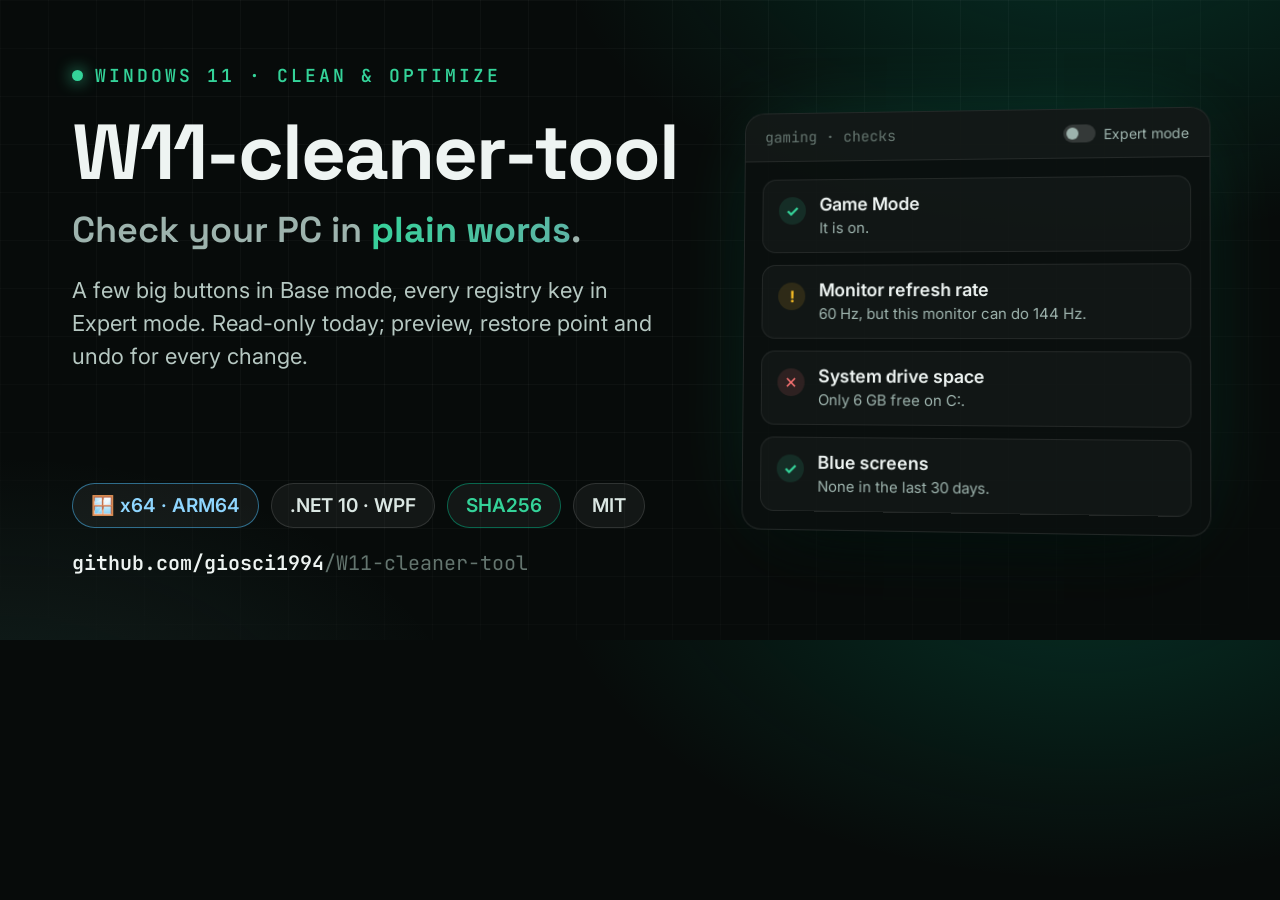
==== docs/social-preview.html @ 75d7f1f5 "Vetrina come gli altri repository: README in inglese, landing EN/IT, social preview - README solo in" ====
<!doctype html>
<!-- Source of docs/social-preview.png (1280x640), the GitHub social preview.
     Regenerate (Firefox, any OS):
       firefox --headless --window-size=1280,640 --screenshot social-preview.png social-preview.html
     Same design system as the other projects (Arborae palette, Space Grotesk / Inter / JetBrains Mono). -->
<html lang="en">

<head>
  <meta charset="utf-8" />
  <link rel="preconnect" href="https://fonts.googleapis.com">
  <link rel="preconnect" href="https://fonts.gstatic.com" crossorigin>
  <link
    href="https://fonts.googleapis.com/css2?family=Space+Grotesk:wght@500;600;700&family=Inter:wght@400;500;600&family=JetBrains+Mono:wght@400;600&display=swap"
    rel="stylesheet">
  <style>
    * { margin: 0; padding: 0; box-sizing: border-box; }

    html, body { width: 1280px; height: 640px; overflow: hidden; }

    body {
      font-family: "Inter", "Segoe UI", system-ui, sans-serif;
      color: #eef4f2;
      background:
        radial-gradient(900px 560px at 85% -15%, rgba(0, 181, 133, 0.22), transparent 60%),
        radial-gradient(800px 520px at 0% 120%, rgba(95, 179, 166, 0.14), transparent 60%),
        #070b0a;
      position: relative;
    }

    body::before {
      content: "";
      position: absolute; inset: 0;
      background-image:
        linear-gradient(rgba(255, 255, 255, 0.03) 1px, transparent 1px),
        linear-gradient(90deg, rgba(255, 255, 255, 0.03) 1px, transparent 1px);
      background-size: 48px 48px;
      mask-image: radial-gradient(1000px 620px at 50% 30%, #000 50%, transparent 100%);
    }

    .wrap {
      position: relative;
      height: 100%;
      padding: 64px 72px;
      display: grid;
      grid-template-columns: 1fr 470px;
      gap: 48px;
    }

    .left { display: flex; flex-direction: column; }

    .kicker {
      display: inline-flex; align-items: center; gap: 12px;
      font-family: "JetBrains Mono", Consolas, monospace;
      font-size: 18px; font-weight: 600;
      letter-spacing: 3px; text-transform: uppercase;
      color: #34d399;
    }
    .kicker .dot { width: 11px; height: 11px; border-radius: 50%; background: #34d399; box-shadow: 0 0 16px #34d399; }

    h1 {
      margin-top: 26px;
      font-family: "Space Grotesk", "Segoe UI", sans-serif;
      font-size: 78px; font-weight: 700;
      line-height: 1; letter-spacing: -2px;
    }

    .sub {
      margin-top: 18px;
      font-family: "Space Grotesk", "Segoe UI", sans-serif;
      font-size: 36px; font-weight: 600;
      color: #9db3ad; line-height: 1.2;
    }
    .sub b {
      background: linear-gradient(120deg, #34d399, #5fb3a6);
      -webkit-background-clip: text; background-clip: text; color: transparent;
    }

    .desc {
      margin-top: 22px;
      max-width: 600px;
      font-size: 22px; line-height: 1.5;
      color: #b6c8c2;
    }

    .bottom { margin-top: auto; }

    .badges { display: flex; gap: 12px; flex-wrap: wrap; }
    .badge {
      padding: 10px 18px;
      font-size: 19px; font-weight: 600;
      border-radius: 999px;
      background: rgba(255, 255, 255, 0.05);
      border: 1px solid rgba(255, 255, 255, 0.12);
      color: #dbe7e3;
    }
    .badge.win { border-color: rgba(76, 194, 255, 0.5); color: #8fd6ff; }
    .badge.green { border-color: rgba(0, 181, 133, 0.5); color: #34d399; }

    .repo {
      margin-top: 22px;
      font-family: "JetBrains Mono", Consolas, monospace;
      font-size: 20px; color: #64756f;
    }
    .repo b { color: #eef4f2; font-weight: 600; }

    /* App mock-up */
    .right { display: flex; align-items: center; }

    .window {
      width: 100%;
      background: rgba(10, 16, 15, 0.92);
      border: 1px solid rgba(255, 255, 255, 0.1);
      border-radius: 20px;
      overflow: hidden;
      box-shadow: 0 40px 80px -24px rgba(0, 0, 0, 0.7), 0 0 90px -30px rgba(0, 181, 133, 0.35);
      transform: perspective(1400px) rotateY(-6deg) rotateX(2deg);
    }

    .bar {
      display: flex; justify-content: space-between; align-items: center;
      padding: 14px 20px;
      background: rgba(255, 255, 255, 0.03);
      border-bottom: 1px solid rgba(255, 255, 255, 0.08);
      font-family: "JetBrains Mono", Consolas, monospace;
      font-size: 15px; color: #64756f;
    }

    .switch { display: inline-flex; align-items: center; gap: 8px; font-family: "Inter", sans-serif; font-size: 14px; color: #9db3ad; }
    .switch i { width: 32px; height: 18px; border-radius: 999px; background: rgba(255, 255, 255, 0.14); position: relative; }
    .switch i::after { content: ""; position: absolute; top: 3px; left: 3px; width: 12px; height: 12px; border-radius: 50%; background: #9db3ad; }

    .list { padding: 18px; display: flex; flex-direction: column; gap: 12px; }

    .res {
      display: grid; grid-template-columns: 30px 1fr; gap: 12px; align-items: start;
      padding: 14px 16px;
      border-radius: 14px;
      background: rgba(255, 255, 255, 0.03);
      border: 1px solid rgba(255, 255, 255, 0.08);
    }
    .res .g {
      width: 28px; height: 28px; border-radius: 50%;
      display: grid; place-items: center;
      font-size: 16px; font-weight: 700;
    }
    .ok .g { color: #34d399; background: rgba(52, 211, 153, 0.12); }
    .warn .g { color: #fbbf24; background: rgba(251, 191, 36, 0.12); }
    .bad .g { color: #f87171; background: rgba(248, 113, 113, 0.12); }
    .res b { display: block; font-size: 18px; font-weight: 600; color: #eef4f2; }
    .res span { display: block; margin-top: 3px; font-size: 15px; line-height: 1.4; color: #9db3ad; }
  </style>
</head>

<body>
  <div class="wrap">
    <div class="left">
      <span class="kicker"><span class="dot"></span> Windows 11 · Clean &amp; optimize</span>
      <h1>W11-cleaner-tool</h1>
      <div class="sub">Check your PC in <b>plain words</b>.</div>
      <div class="desc">
        A few big buttons in Base mode, every registry key in Expert mode.
        Read-only today; preview, restore point and undo for every change.
      </div>

      <div class="bottom">
        <div class="badges">
          <span class="badge win">🪟 x64 · ARM64</span>
          <span class="badge">.NET 10 · WPF</span>
          <span class="badge green">SHA256</span>
          <span class="badge">MIT</span>
        </div>
        <div class="repo"><b>github.com/giosci1994</b>/W11-cleaner-tool</div>
      </div>
    </div>

    <div class="right">
      <div class="window">
        <div class="bar">
          <span>gaming · checks</span>
          <span class="switch"><i></i>Expert mode</span>
        </div>
        <div class="list">
          <div class="res ok"><span class="g">✓</span>
            <div><b>Game Mode</b><span>It is on.</span></div>
          </div>
          <div class="res warn"><span class="g">!</span>
            <div><b>Monitor refresh rate</b><span>60 Hz, but this monitor can do 144 Hz.</span></div>
          </div>
          <div class="res bad"><span class="g">✕</span>
            <div><b>System drive space</b><span>Only 6 GB free on C:.</span></div>
          </div>
          <div class="res ok"><span class="g">✓</span>
            <div><b>Blue screens</b><span>None in the last 30 days.</span></div>
          </div>
        </div>
      </div>
    </div>
  </div>
</body>

</html>
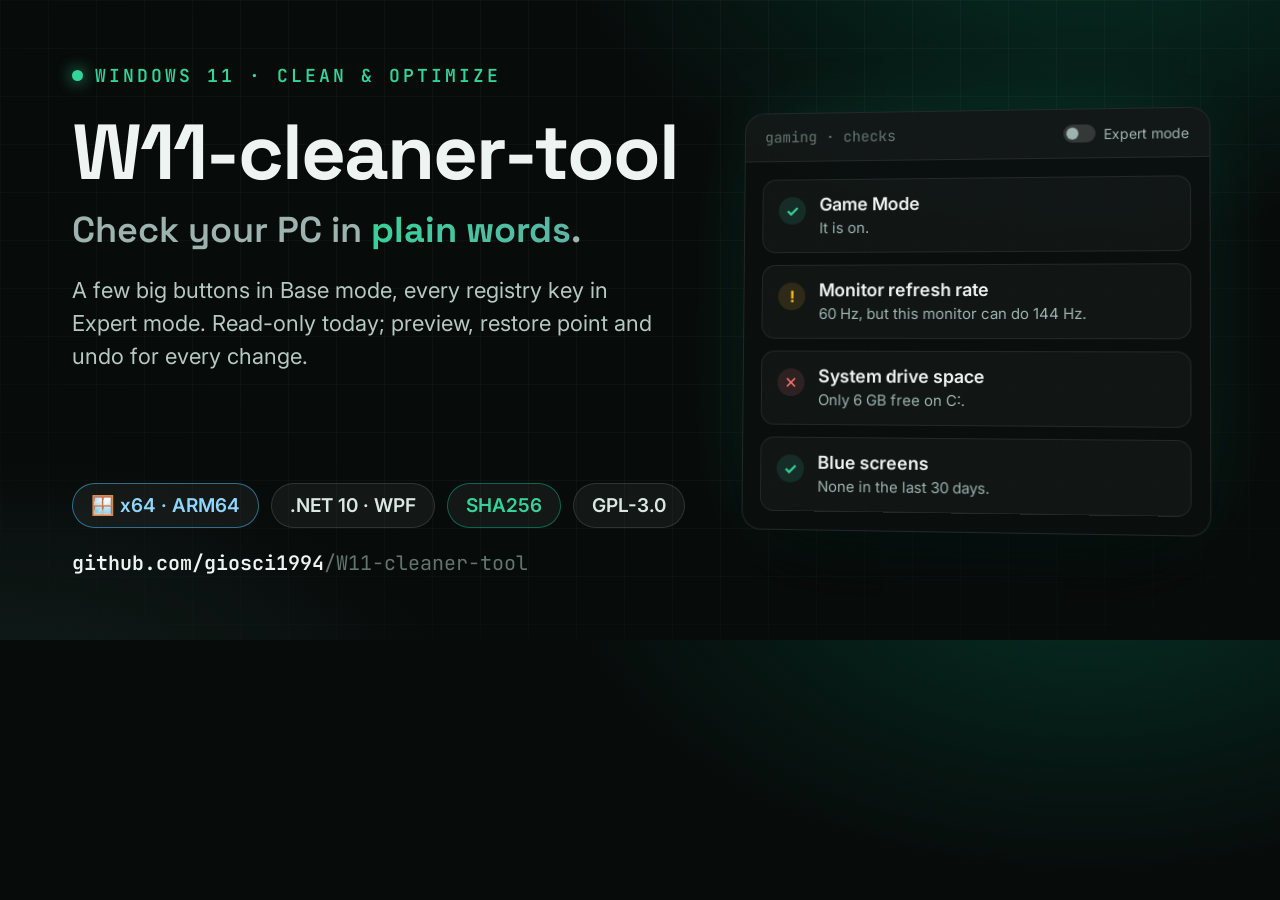
==== commit a05eb3b2: "docs(license): update social preview and piano.md to GPL-3.0" ====
--- a/docs/social-preview.html
+++ b/docs/social-preview.html
@@ -167,7 +167,7 @@
           <span class="badge win">🪟 x64 · ARM64</span>
           <span class="badge">.NET 10 · WPF</span>
           <span class="badge green">SHA256</span>
-          <span class="badge">MIT</span>
+          <span class="badge">GPL-3.0</span>
         </div>
         <div class="repo"><b>github.com/giosci1994</b>/W11-cleaner-tool</div>
       </div>
